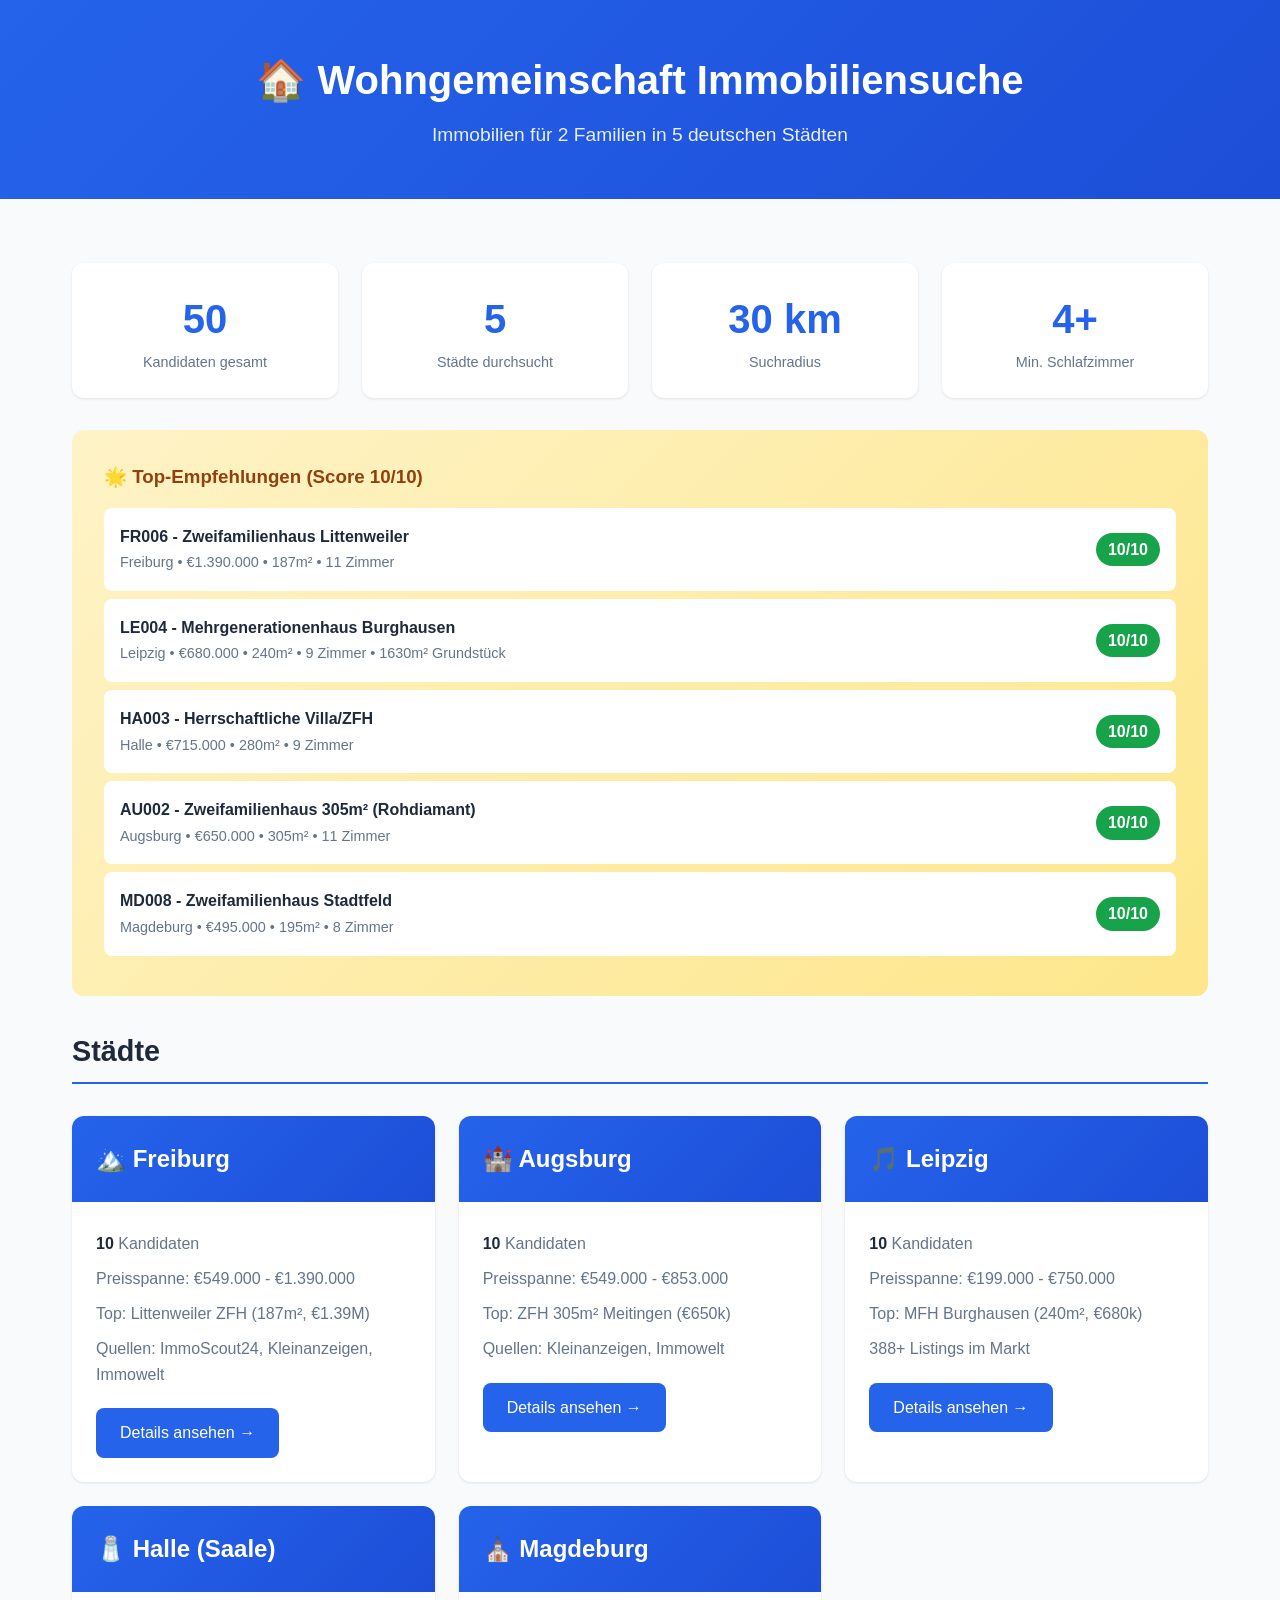
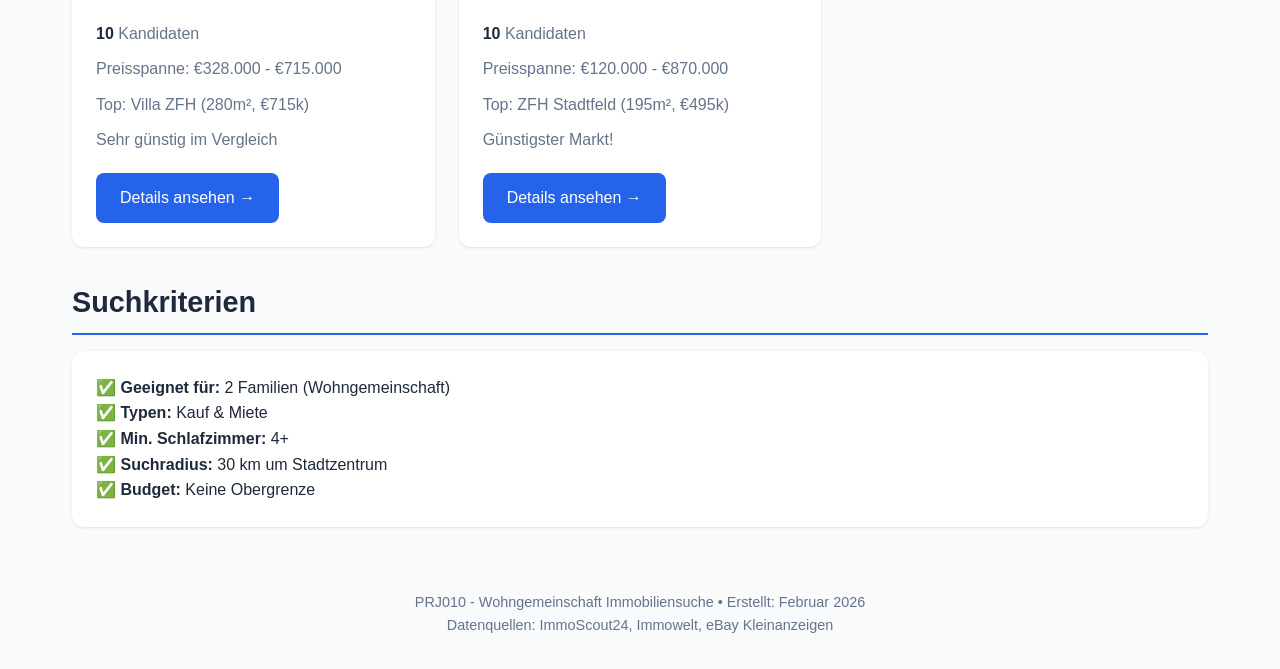
==== docs/index.html @ 456fc6db "Publish site to docs/ for GitHub Pages" ====
<!DOCTYPE html>
<html lang="de">
<head>
    <meta charset="UTF-8">
    <meta name="viewport" content="width=device-width, initial-scale=1.0">
    <title>PRJ010 - Wohngemeinschaft Immobiliensuche</title>
    <style>
        :root {
            --primary: #2563eb;
            --primary-dark: #1d4ed8;
            --success: #16a34a;
            --bg: #f8fafc;
            --card-bg: #ffffff;
            --text: #1e293b;
            --text-muted: #64748b;
            --border: #e2e8f0;
        }
        * { box-sizing: border-box; margin: 0; padding: 0; }
        body {
            font-family: -apple-system, BlinkMacSystemFont, 'Segoe UI', Roboto, sans-serif;
            background: var(--bg);
            color: var(--text);
            line-height: 1.6;
        }
        .container { max-width: 1200px; margin: 0 auto; padding: 2rem; }
        header {
            background: linear-gradient(135deg, var(--primary) 0%, var(--primary-dark) 100%);
            color: white;
            padding: 3rem 2rem;
            text-align: center;
        }
        header h1 { font-size: 2.5rem; margin-bottom: 0.5rem; }
        header p { opacity: 0.9; font-size: 1.2rem; }
        .stats {
            display: grid;
            grid-template-columns: repeat(auto-fit, minmax(200px, 1fr));
            gap: 1.5rem;
            margin: 2rem 0;
        }
        .stat-card {
            background: var(--card-bg);
            padding: 1.5rem;
            border-radius: 12px;
            text-align: center;
            box-shadow: 0 1px 3px rgba(0,0,0,0.1);
        }
        .stat-card .number { font-size: 2.5rem; font-weight: 700; color: var(--primary); }
        .stat-card .label { color: var(--text-muted); font-size: 0.9rem; }
        .cities-grid {
            display: grid;
            grid-template-columns: repeat(auto-fit, minmax(300px, 1fr));
            gap: 1.5rem;
            margin: 2rem 0;
        }
        .city-card {
            background: var(--card-bg);
            border-radius: 12px;
            overflow: hidden;
            box-shadow: 0 1px 3px rgba(0,0,0,0.1);
            transition: transform 0.2s, box-shadow 0.2s;
        }
        .city-card:hover {
            transform: translateY(-4px);
            box-shadow: 0 12px 24px rgba(0,0,0,0.1);
        }
        .city-card-header {
            background: linear-gradient(135deg, var(--primary) 0%, var(--primary-dark) 100%);
            color: white;
            padding: 1.5rem;
        }
        .city-card-header h2 { font-size: 1.5rem; }
        .city-card-body { padding: 1.5rem; }
        .city-card-body ul { list-style: none; margin-bottom: 1rem; }
        .city-card-body li { padding: 0.3rem 0; color: var(--text-muted); }
        .city-card-body li strong { color: var(--text); }
        .btn {
            display: inline-block;
            background: var(--primary);
            color: white;
            padding: 0.75rem 1.5rem;
            border-radius: 8px;
            text-decoration: none;
            font-weight: 500;
            transition: background 0.2s;
        }
        .btn:hover { background: var(--primary-dark); }
        .btn-outline {
            background: transparent;
            border: 2px solid var(--primary);
            color: var(--primary);
        }
        .btn-outline:hover { background: var(--primary); color: white; }
        .section-title {
            font-size: 1.8rem;
            margin: 2rem 0 1rem;
            padding-bottom: 0.5rem;
            border-bottom: 2px solid var(--primary);
        }
        .top-picks {
            background: linear-gradient(135deg, #fef3c7 0%, #fde68a 100%);
            border-radius: 12px;
            padding: 2rem;
            margin: 2rem 0;
        }
        .top-picks h3 { color: #92400e; margin-bottom: 1rem; }
        .pick-item {
            background: white;
            border-radius: 8px;
            padding: 1rem;
            margin-bottom: 0.5rem;
            display: flex;
            justify-content: space-between;
            align-items: center;
        }
        .pick-item .city { color: var(--text-muted); font-size: 0.9rem; }
        .pick-item .score { 
            background: var(--success);
            color: white;
            padding: 0.25rem 0.75rem;
            border-radius: 999px;
            font-weight: 600;
        }
        footer {
            text-align: center;
            padding: 2rem;
            color: var(--text-muted);
            font-size: 0.9rem;
        }
        @media (max-width: 640px) {
            header h1 { font-size: 1.8rem; }
            .container { padding: 1rem; }
        }
    </style>
</head>
<body>
    <header>
        <h1>🏠 Wohngemeinschaft Immobiliensuche</h1>
        <p>Immobilien für 2 Familien in 5 deutschen Städten</p>
    </header>

    <div class="container">
        <div class="stats">
            <div class="stat-card">
                <div class="number">50</div>
                <div class="label">Kandidaten gesamt</div>
            </div>
            <div class="stat-card">
                <div class="number">5</div>
                <div class="label">Städte durchsucht</div>
            </div>
            <div class="stat-card">
                <div class="number">30 km</div>
                <div class="label">Suchradius</div>
            </div>
            <div class="stat-card">
                <div class="number">4+</div>
                <div class="label">Min. Schlafzimmer</div>
            </div>
        </div>

        <div class="top-picks">
            <h3>🌟 Top-Empfehlungen (Score 10/10)</h3>
            <div class="pick-item">
                <div>
                    <strong>FR006 - Zweifamilienhaus Littenweiler</strong><br>
                    <span class="city">Freiburg • €1.390.000 • 187m² • 11 Zimmer</span>
                </div>
                <span class="score">10/10</span>
            </div>
            <div class="pick-item">
                <div>
                    <strong>LE004 - Mehrgenerationenhaus Burghausen</strong><br>
                    <span class="city">Leipzig • €680.000 • 240m² • 9 Zimmer • 1630m² Grundstück</span>
                </div>
                <span class="score">10/10</span>
            </div>
            <div class="pick-item">
                <div>
                    <strong>HA003 - Herrschaftliche Villa/ZFH</strong><br>
                    <span class="city">Halle • €715.000 • 280m² • 9 Zimmer</span>
                </div>
                <span class="score">10/10</span>
            </div>
            <div class="pick-item">
                <div>
                    <strong>AU002 - Zweifamilienhaus 305m² (Rohdiamant)</strong><br>
                    <span class="city">Augsburg • €650.000 • 305m² • 11 Zimmer</span>
                </div>
                <span class="score">10/10</span>
            </div>
            <div class="pick-item">
                <div>
                    <strong>MD008 - Zweifamilienhaus Stadtfeld</strong><br>
                    <span class="city">Magdeburg • €495.000 • 195m² • 8 Zimmer</span>
                </div>
                <span class="score">10/10</span>
            </div>
        </div>

        <h2 class="section-title">Städte</h2>
        <div class="cities-grid">
            <div class="city-card">
                <div class="city-card-header">
                    <h2>🏔️ Freiburg</h2>
                </div>
                <div class="city-card-body">
                    <ul>
                        <li><strong>10</strong> Kandidaten</li>
                        <li>Preisspanne: €549.000 - €1.390.000</li>
                        <li>Top: Littenweiler ZFH (187m², €1.39M)</li>
                        <li>Quellen: ImmoScout24, Kleinanzeigen, Immowelt</li>
                    </ul>
                    <a href="freiburg.html" class="btn">Details ansehen →</a>
                </div>
            </div>

            <div class="city-card">
                <div class="city-card-header">
                    <h2>🏰 Augsburg</h2>
                </div>
                <div class="city-card-body">
                    <ul>
                        <li><strong>10</strong> Kandidaten</li>
                        <li>Preisspanne: €549.000 - €853.000</li>
                        <li>Top: ZFH 305m² Meitingen (€650k)</li>
                        <li>Quellen: Kleinanzeigen, Immowelt</li>
                    </ul>
                    <a href="augsburg.html" class="btn">Details ansehen →</a>
                </div>
            </div>

            <div class="city-card">
                <div class="city-card-header">
                    <h2>🎵 Leipzig</h2>
                </div>
                <div class="city-card-body">
                    <ul>
                        <li><strong>10</strong> Kandidaten</li>
                        <li>Preisspanne: €199.000 - €750.000</li>
                        <li>Top: MFH Burghausen (240m², €680k)</li>
                        <li>388+ Listings im Markt</li>
                    </ul>
                    <a href="leipzig.html" class="btn">Details ansehen →</a>
                </div>
            </div>

            <div class="city-card">
                <div class="city-card-header">
                    <h2>🧂 Halle (Saale)</h2>
                </div>
                <div class="city-card-body">
                    <ul>
                        <li><strong>10</strong> Kandidaten</li>
                        <li>Preisspanne: €328.000 - €715.000</li>
                        <li>Top: Villa ZFH (280m², €715k)</li>
                        <li>Sehr günstig im Vergleich</li>
                    </ul>
                    <a href="halle.html" class="btn">Details ansehen →</a>
                </div>
            </div>

            <div class="city-card">
                <div class="city-card-header">
                    <h2>⛪ Magdeburg</h2>
                </div>
                <div class="city-card-body">
                    <ul>
                        <li><strong>10</strong> Kandidaten</li>
                        <li>Preisspanne: €120.000 - €870.000</li>
                        <li>Top: ZFH Stadtfeld (195m², €495k)</li>
                        <li>Günstigster Markt!</li>
                    </ul>
                    <a href="magdeburg.html" class="btn">Details ansehen →</a>
                </div>
            </div>
        </div>

        <h2 class="section-title">Suchkriterien</h2>
        <div class="stat-card" style="text-align: left;">
            <ul style="list-style: none;">
                <li>✅ <strong>Geeignet für:</strong> 2 Familien (Wohngemeinschaft)</li>
                <li>✅ <strong>Typen:</strong> Kauf & Miete</li>
                <li>✅ <strong>Min. Schlafzimmer:</strong> 4+</li>
                <li>✅ <strong>Suchradius:</strong> 30 km um Stadtzentrum</li>
                <li>✅ <strong>Budget:</strong> Keine Obergrenze</li>
            </ul>
        </div>
    </div>

    <footer>
        <p>PRJ010 - Wohngemeinschaft Immobiliensuche • Erstellt: Februar 2026</p>
        <p>Datenquellen: ImmoScout24, Immowelt, eBay Kleinanzeigen</p>
    </footer>
</body>
</html>
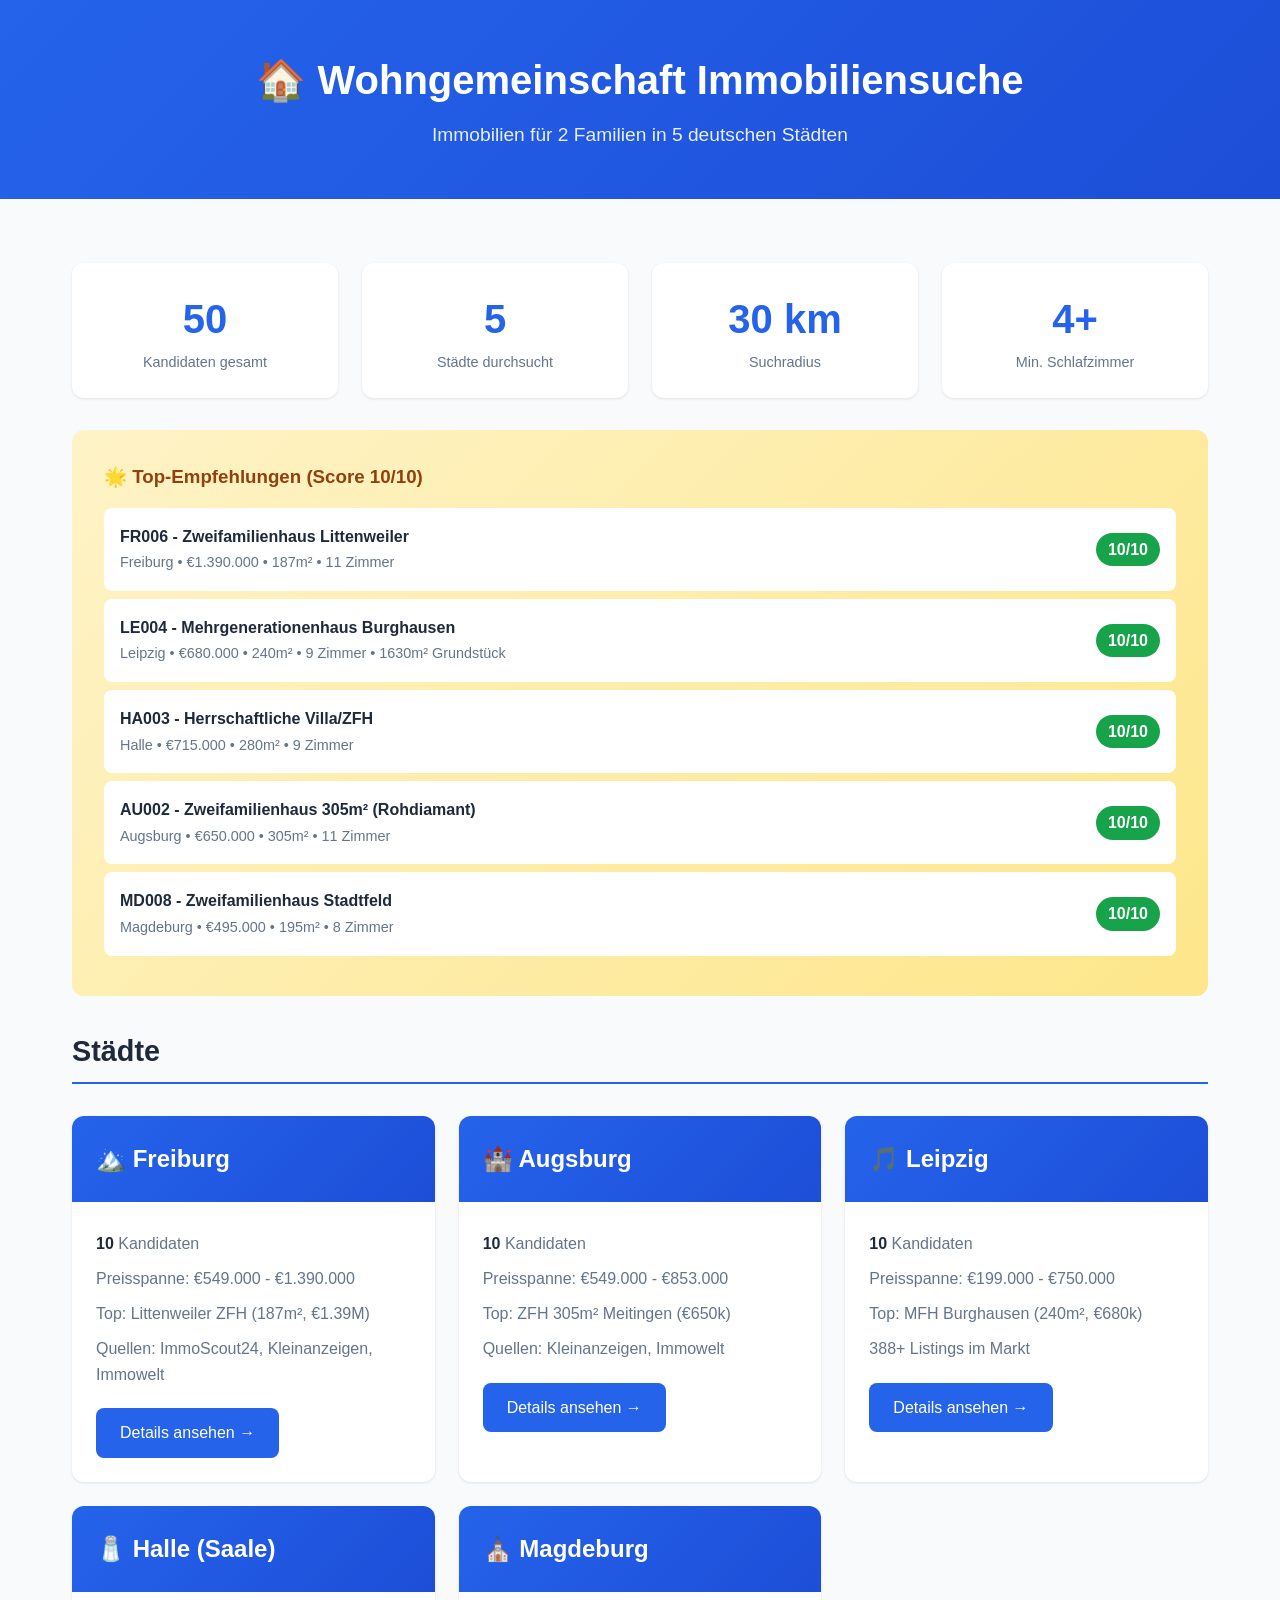
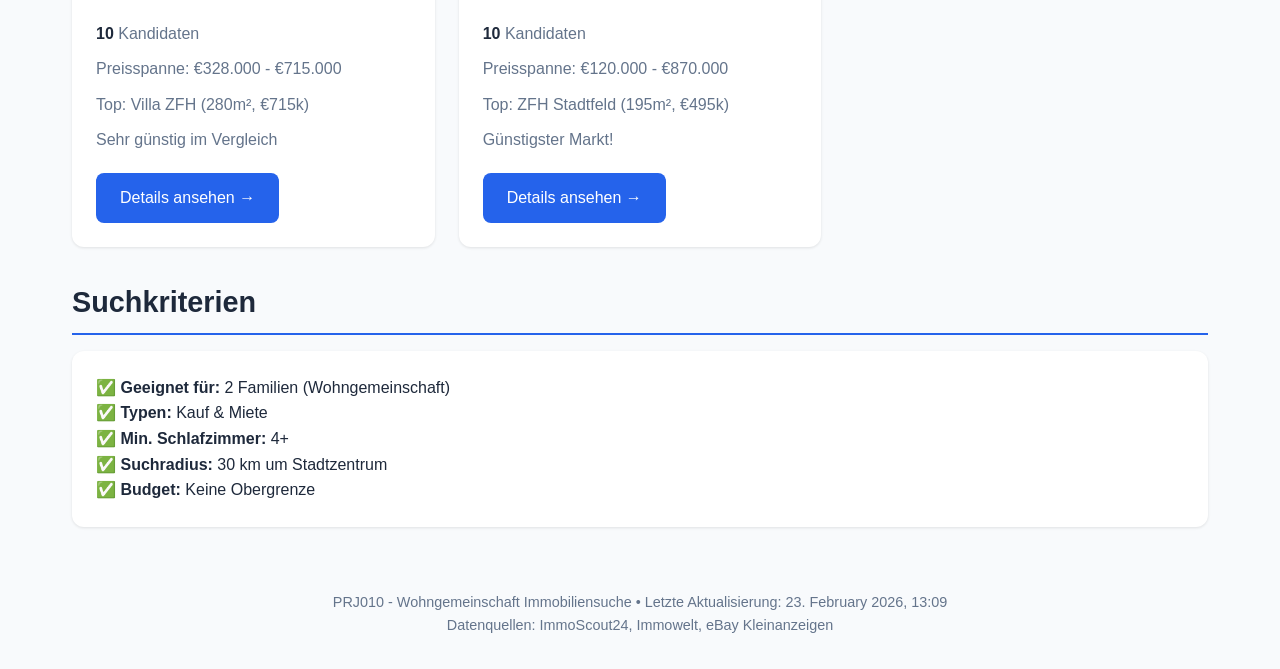
==== commit 823ea063: "🤖 Automated property search system - Complete implementation Features: - Automated scraper with mult" ====
--- a/docs/index.html
+++ b/docs/index.html
@@ -288,8 +288,12 @@
     </div>
 
     <footer>
-        <p>PRJ010 - Wohngemeinschaft Immobiliensuche • Erstellt: Februar 2026</p>
+        <p>PRJ010 - Wohngemeinschaft Immobiliensuche • Letzte Aktualisierung: <span id="lastUpdate">wird geladen...</span></p>
         <p>Datenquellen: ImmoScout24, Immowelt, eBay Kleinanzeigen</p>
+        <script>
+            // Update timestamp - will be enhanced by update_html_v3.py
+            document.getElementById('lastUpdate').textContent = '23. February 2026, 13:09';
+        </script>
     </footer>
 </body>
 </html>
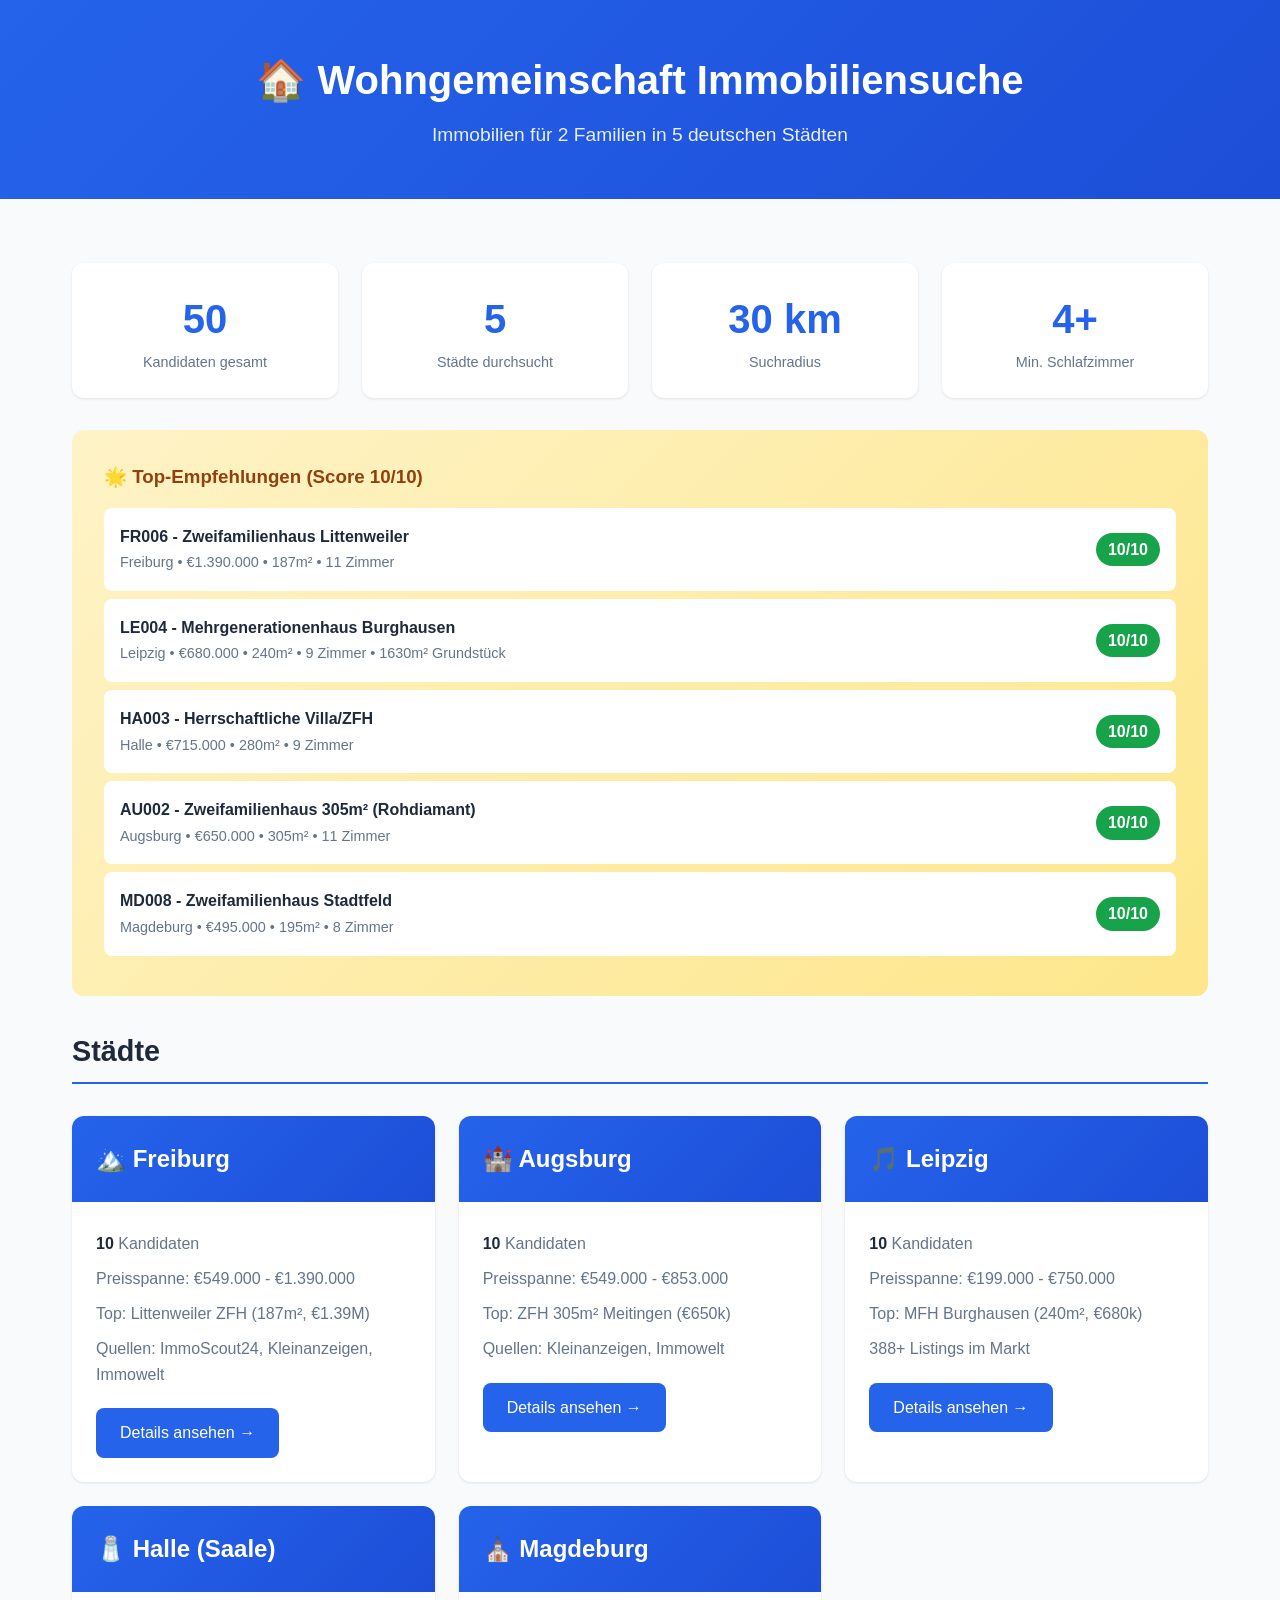
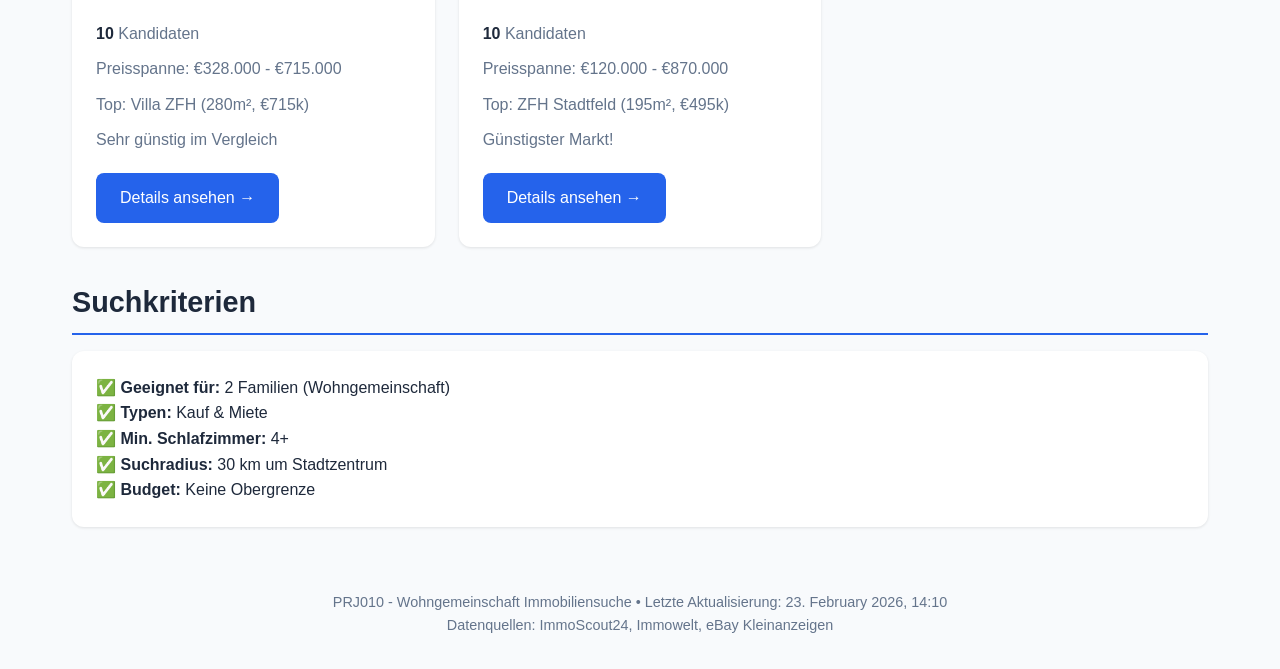
==== commit 919cd124: "fix: correct URL extraction for listing detail pages - Fixed kleinanzeigen.py, immowelt.py, immoscou" ====
--- a/docs/index.html
+++ b/docs/index.html
@@ -292,7 +292,7 @@
         <p>Datenquellen: ImmoScout24, Immowelt, eBay Kleinanzeigen</p>
         <script>
             // Update timestamp - will be enhanced by update_html_v3.py
-            document.getElementById('lastUpdate').textContent = '23. February 2026, 13:09';
+            document.getElementById('lastUpdate').textContent = '23. February 2026, 14:10';
         </script>
     </footer>
 </body>
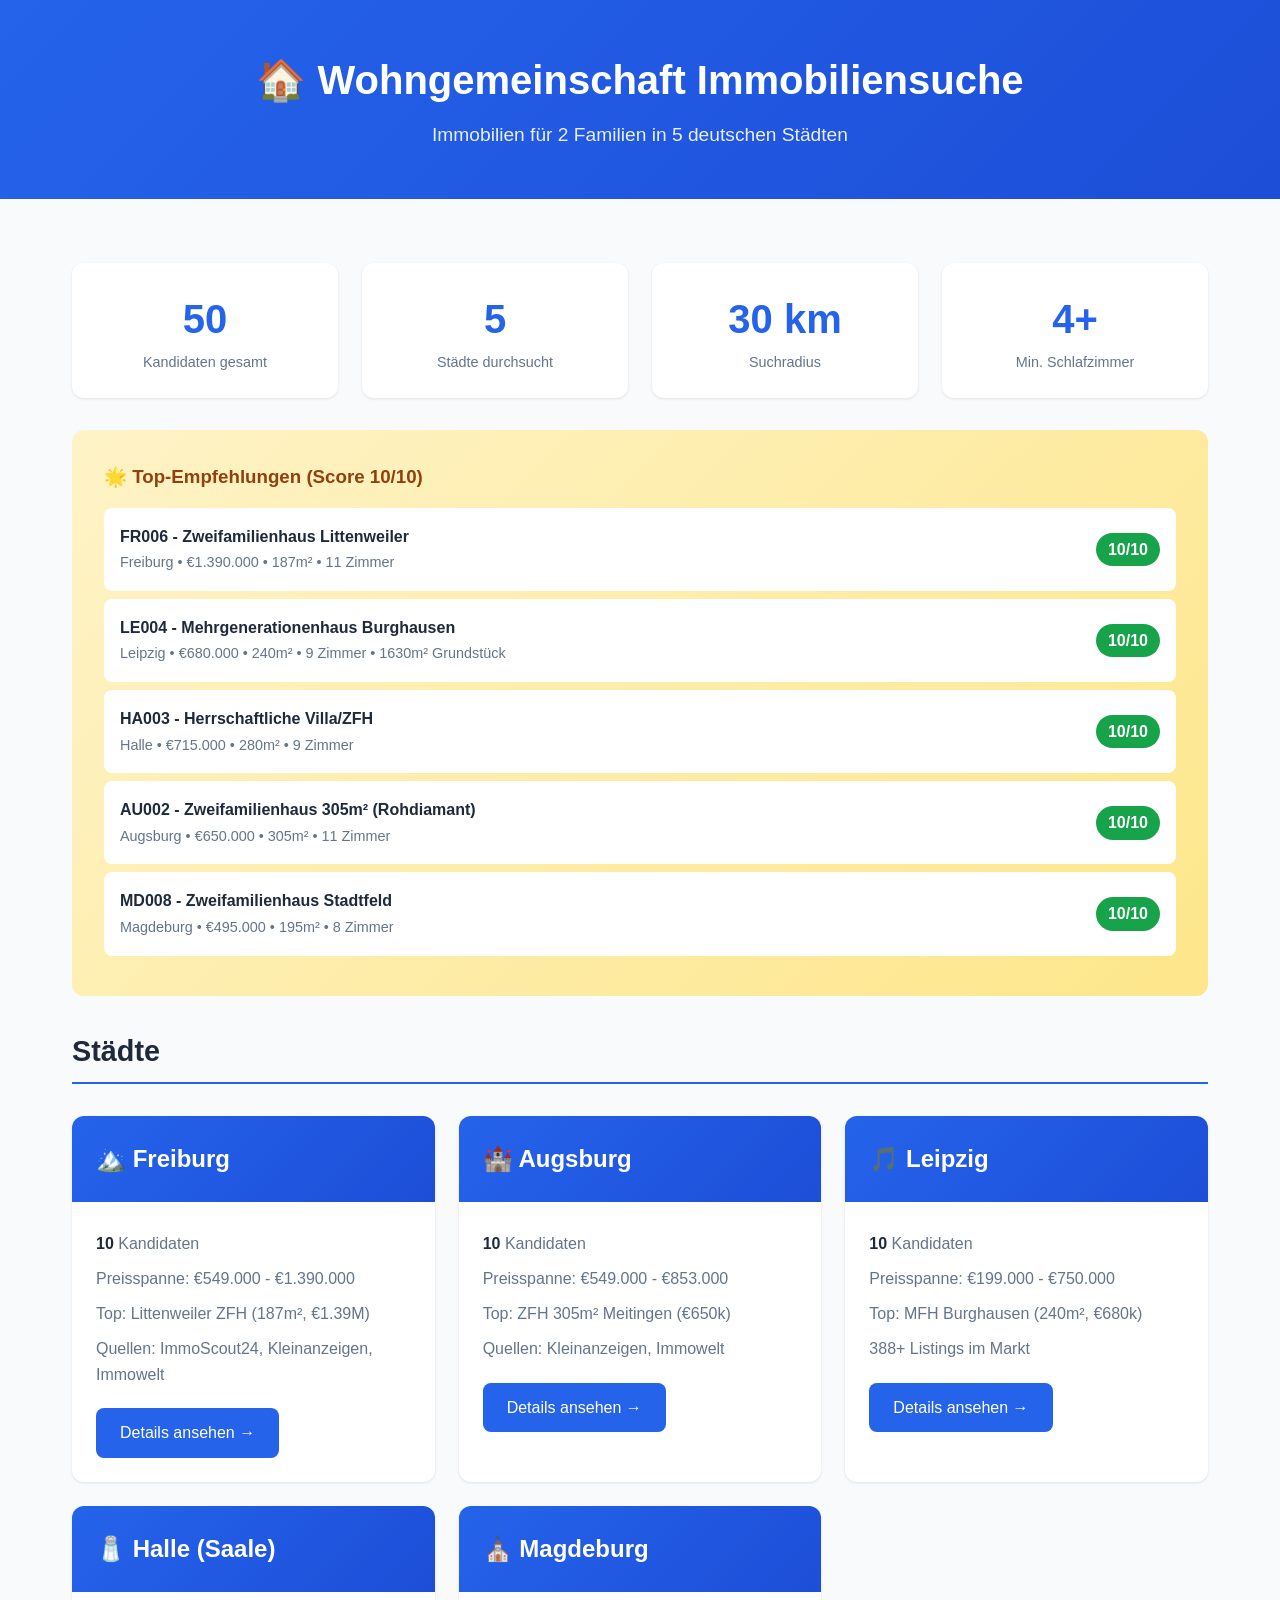
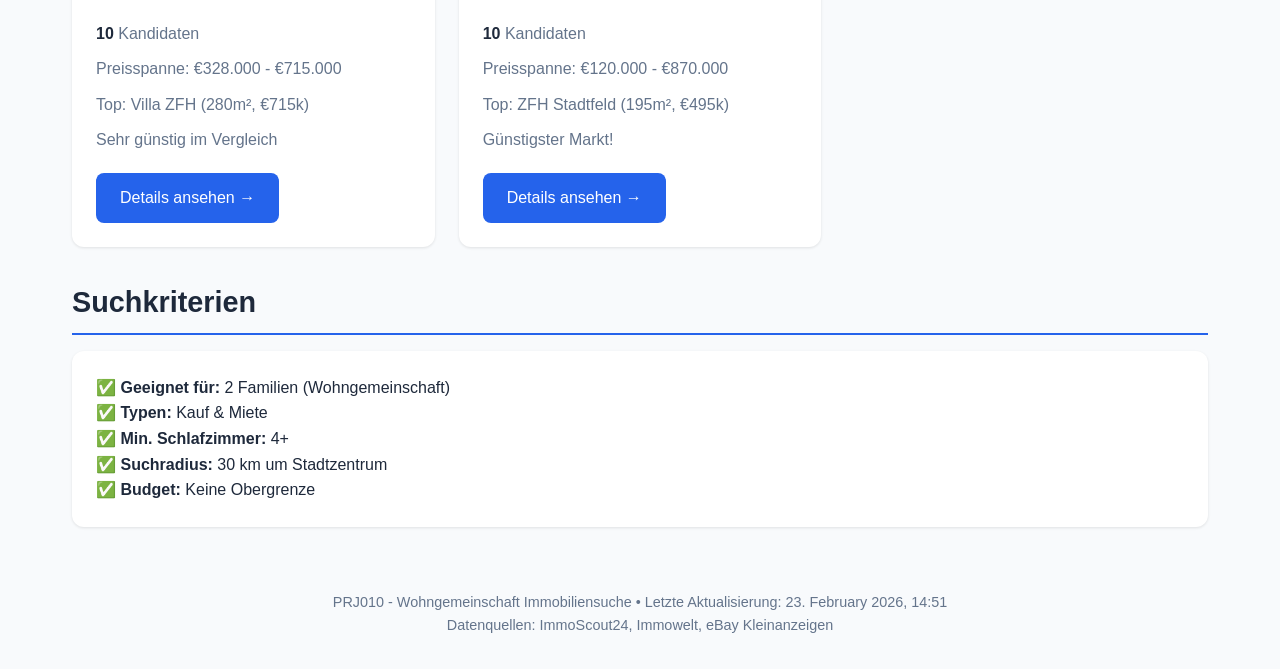
==== commit d4f1d031: "fix: URL extraction, expand to 30 listings/city, longer descriptions - Fixed URL extraction in sourc" ====
--- a/docs/index.html
+++ b/docs/index.html
@@ -292,7 +292,7 @@
         <p>Datenquellen: ImmoScout24, Immowelt, eBay Kleinanzeigen</p>
         <script>
             // Update timestamp - will be enhanced by update_html_v3.py
-            document.getElementById('lastUpdate').textContent = '23. February 2026, 14:10';
+            document.getElementById('lastUpdate').textContent = '23. February 2026, 14:51';
         </script>
     </footer>
 </body>
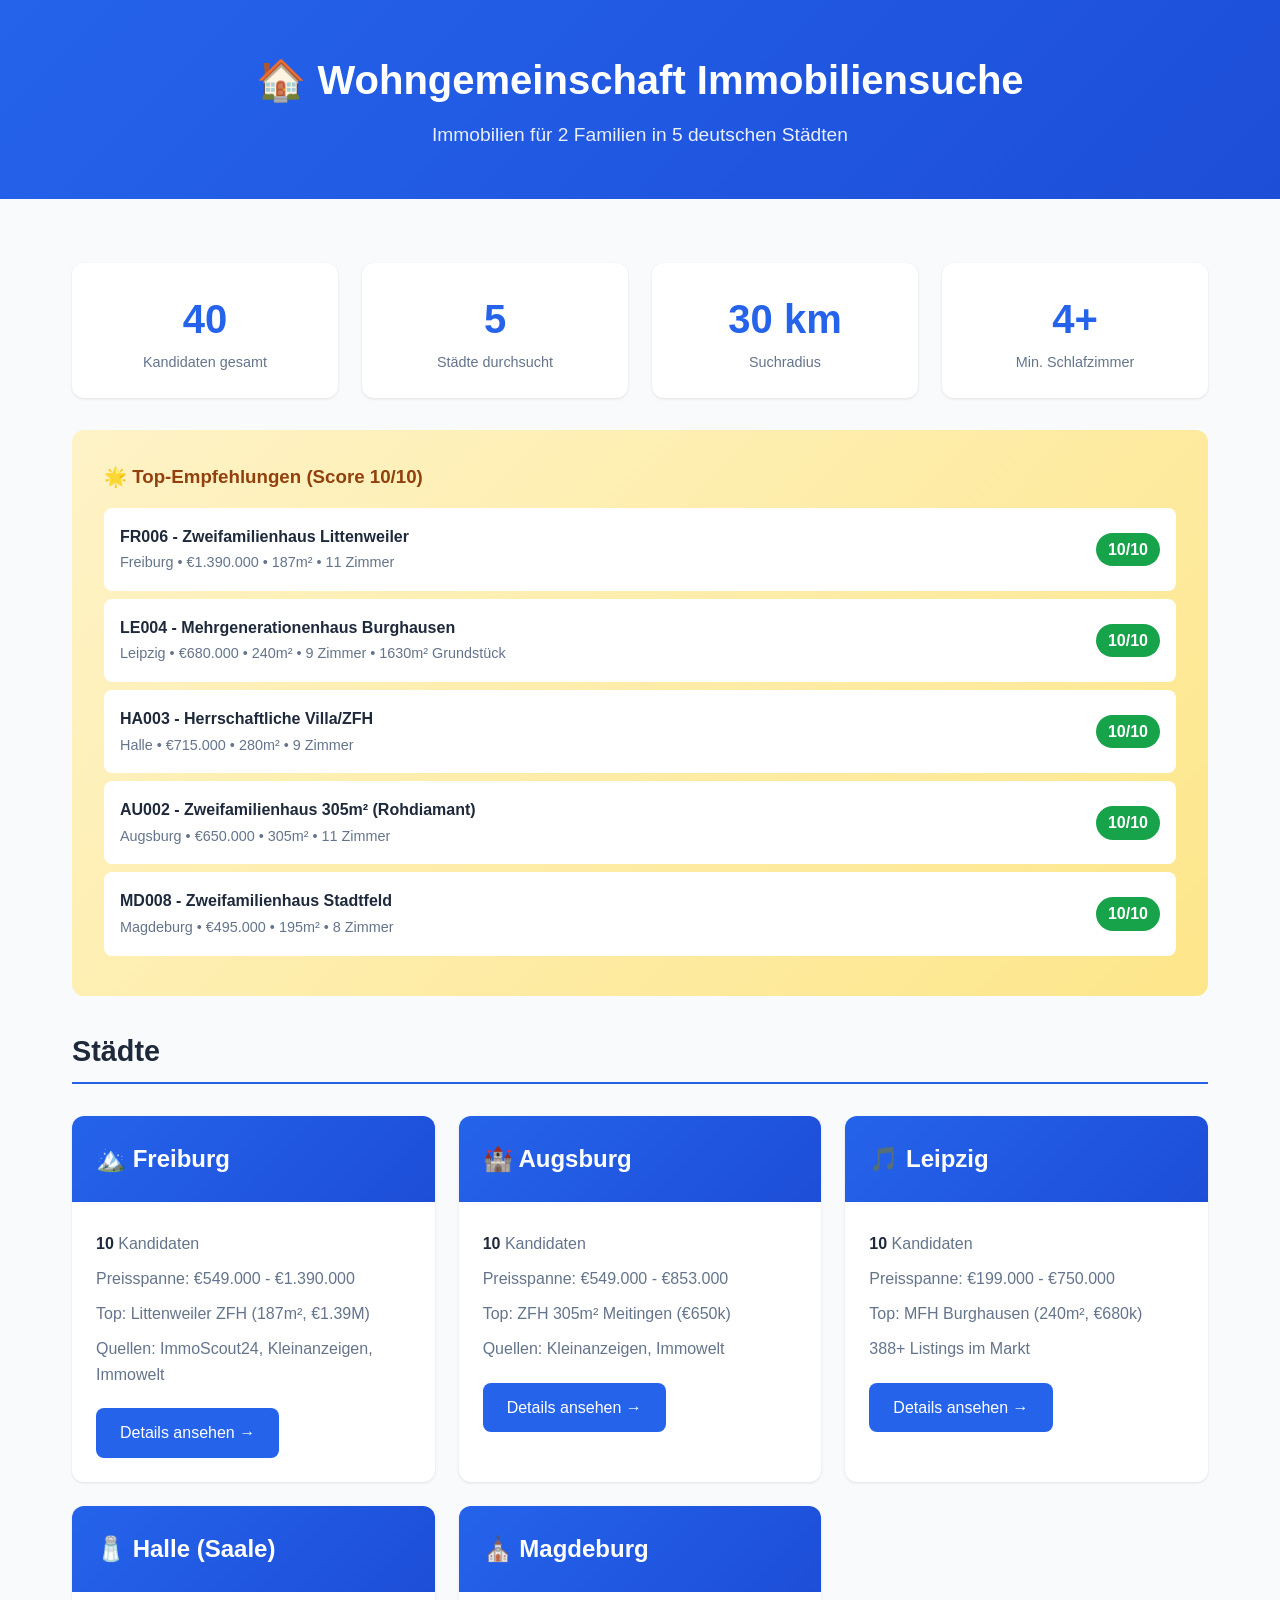
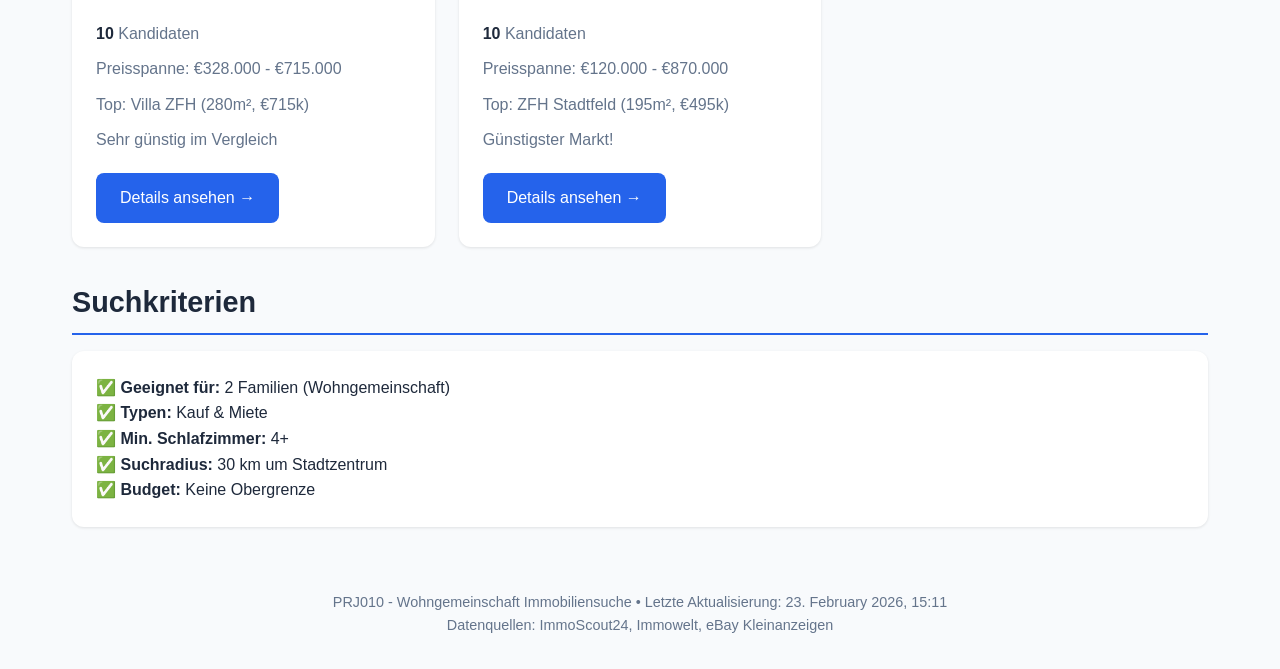
==== commit 19e129c7: "feat: implement critical fixes for URL validation and deduplication - Add strict URL validation for " ====
--- a/docs/index.html
+++ b/docs/index.html
@@ -141,7 +141,7 @@
     <div class="container">
         <div class="stats">
             <div class="stat-card">
-                <div class="number">50</div>
+                <div class="number">40</div>
                 <div class="label">Kandidaten gesamt</div>
             </div>
             <div class="stat-card">
@@ -292,7 +292,7 @@
         <p>Datenquellen: ImmoScout24, Immowelt, eBay Kleinanzeigen</p>
         <script>
             // Update timestamp - will be enhanced by update_html_v3.py
-            document.getElementById('lastUpdate').textContent = '23. February 2026, 14:51';
+            document.getElementById('lastUpdate').textContent = '23. February 2026, 15:11';
         </script>
     </footer>
 </body>
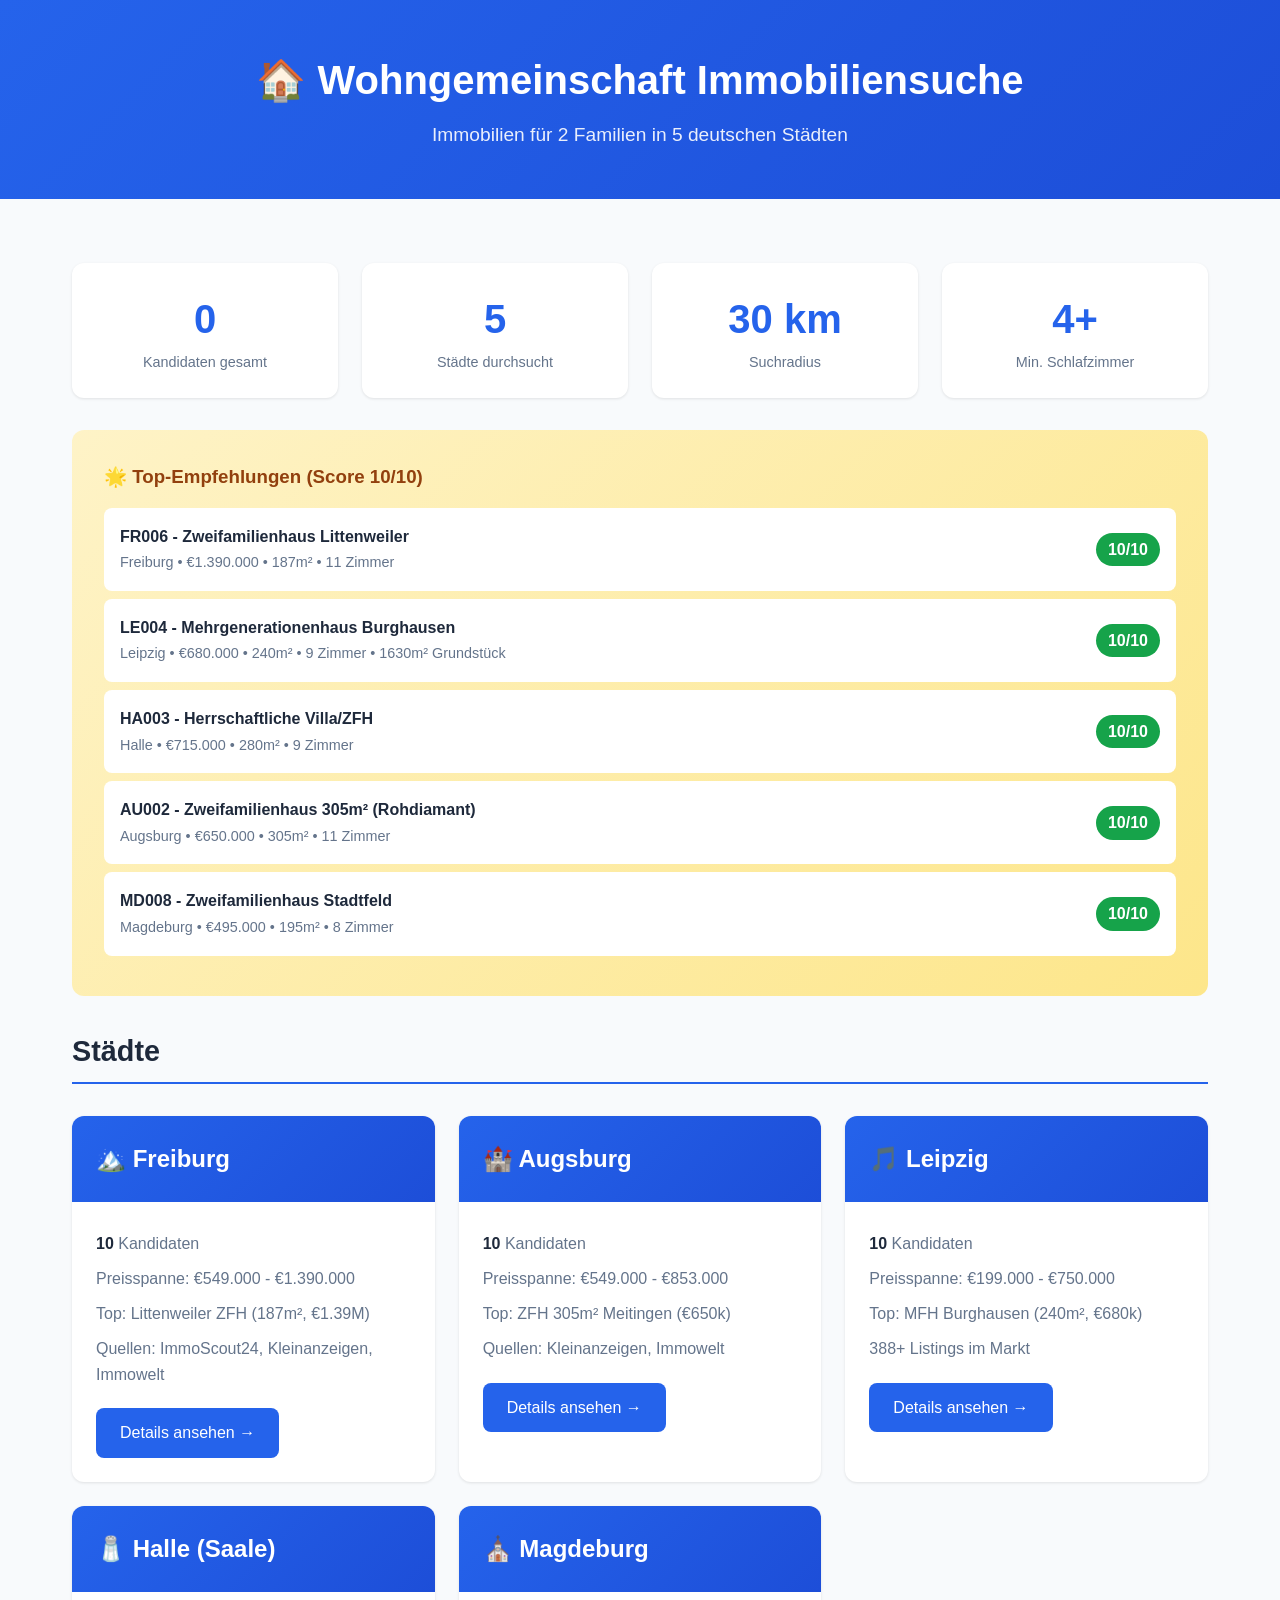
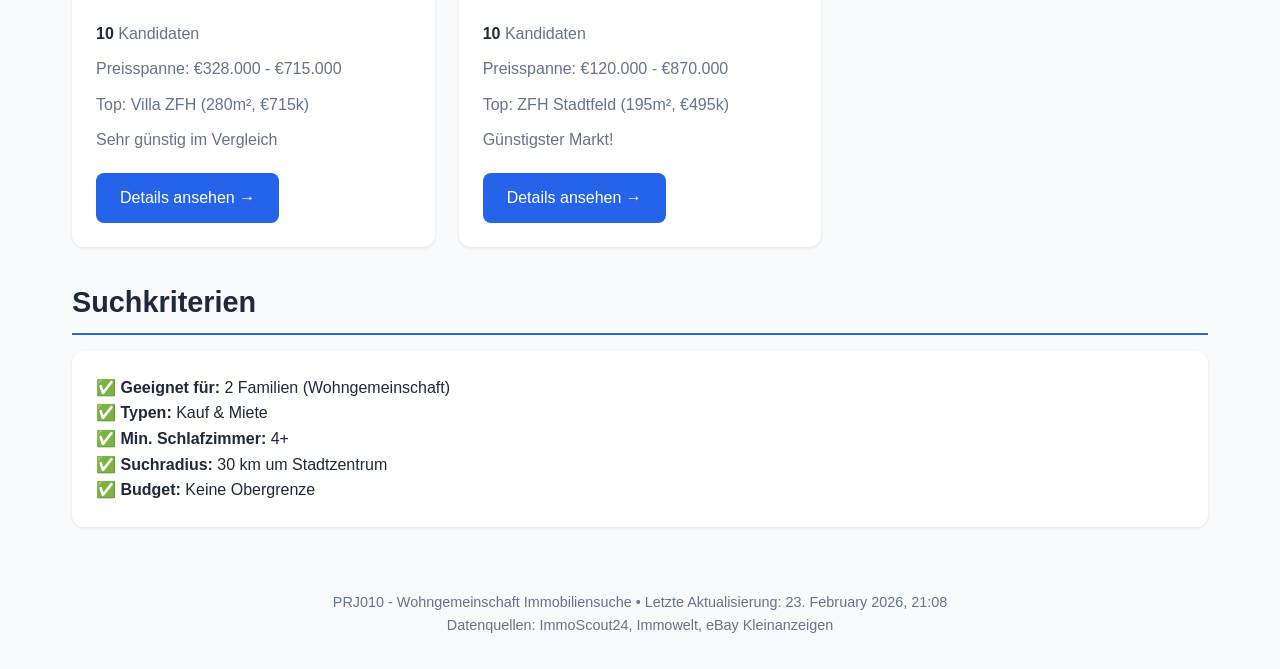
==== commit 987d8daa: "fix: correct URL extraction from search results, improve property filtering - Fixed URL extraction t" ====
--- a/docs/index.html
+++ b/docs/index.html
@@ -141,7 +141,7 @@
     <div class="container">
         <div class="stats">
             <div class="stat-card">
-                <div class="number">40</div>
+                <div class="number">0</div>
                 <div class="label">Kandidaten gesamt</div>
             </div>
             <div class="stat-card">
@@ -292,7 +292,7 @@
         <p>Datenquellen: ImmoScout24, Immowelt, eBay Kleinanzeigen</p>
         <script>
             // Update timestamp - will be enhanced by update_html_v3.py
-            document.getElementById('lastUpdate').textContent = '23. February 2026, 15:11';
+            document.getElementById('lastUpdate').textContent = '23. February 2026, 21:08';
         </script>
     </footer>
 </body>
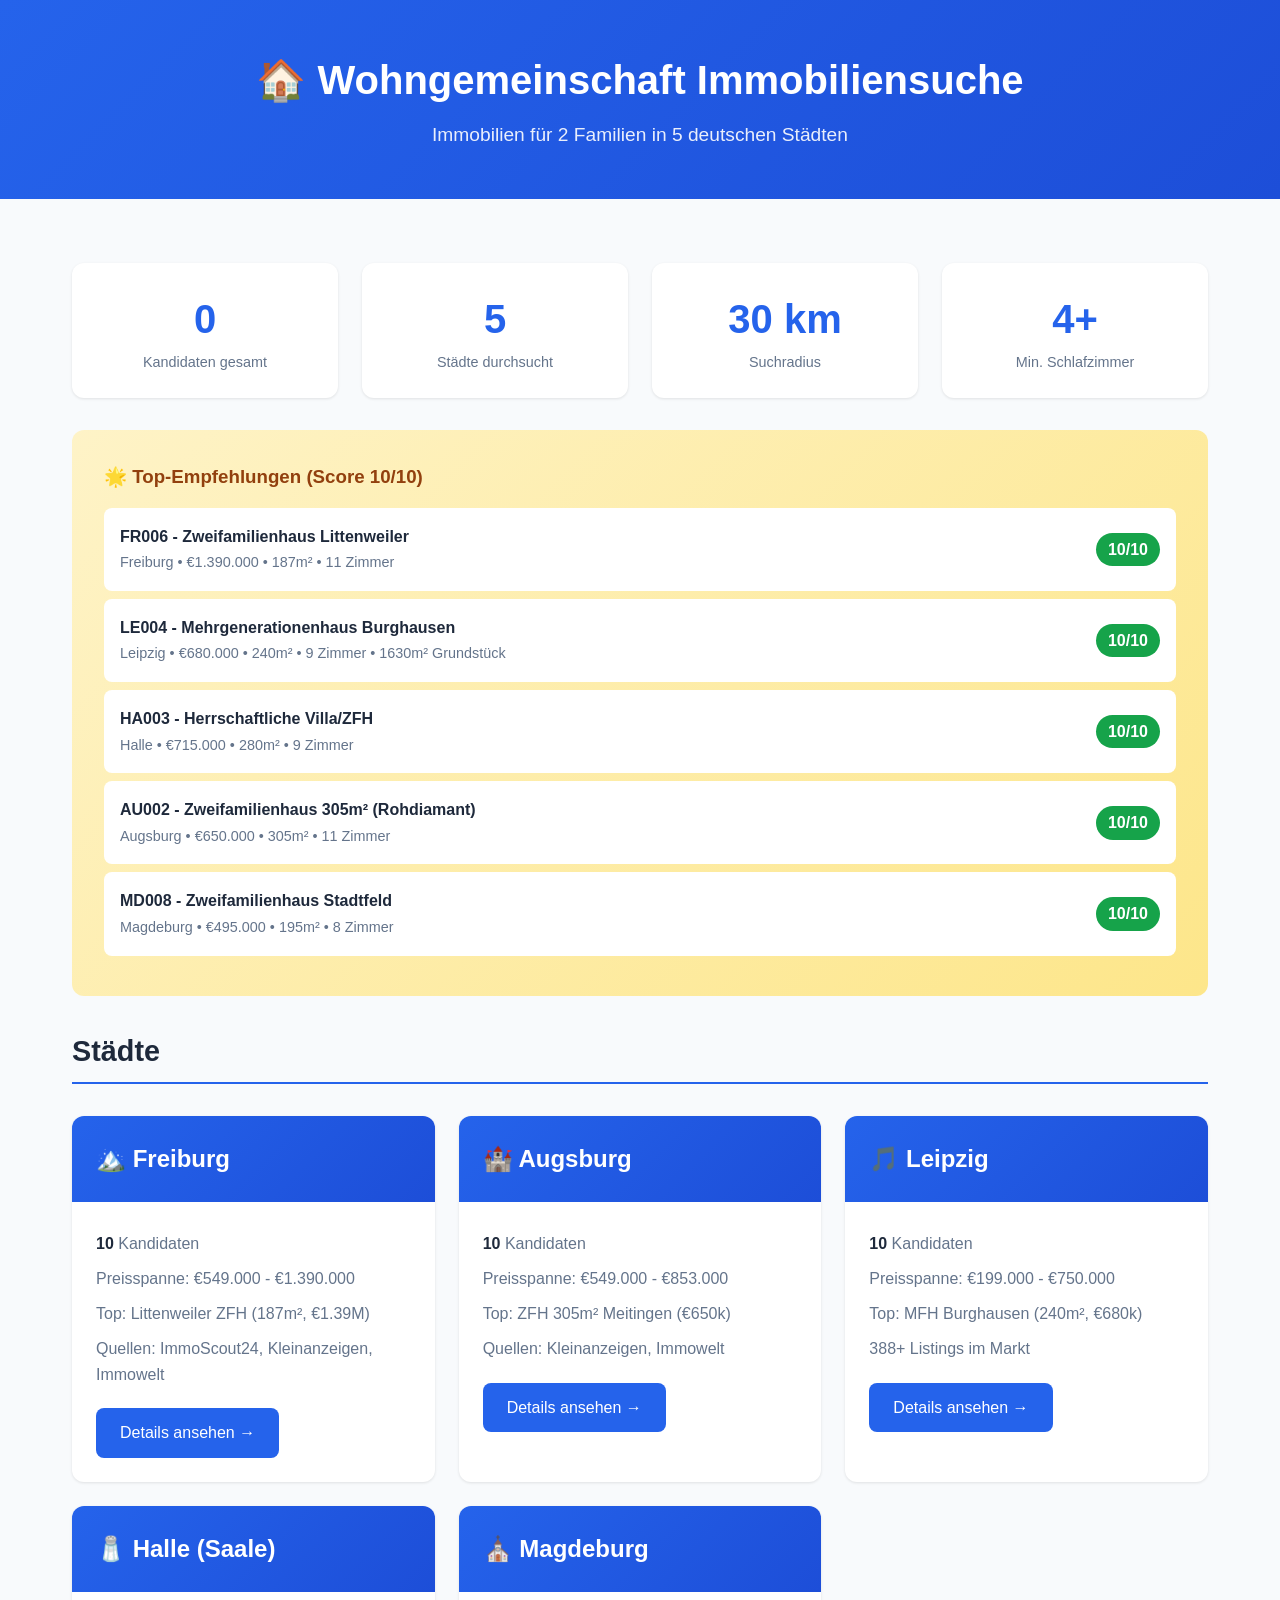
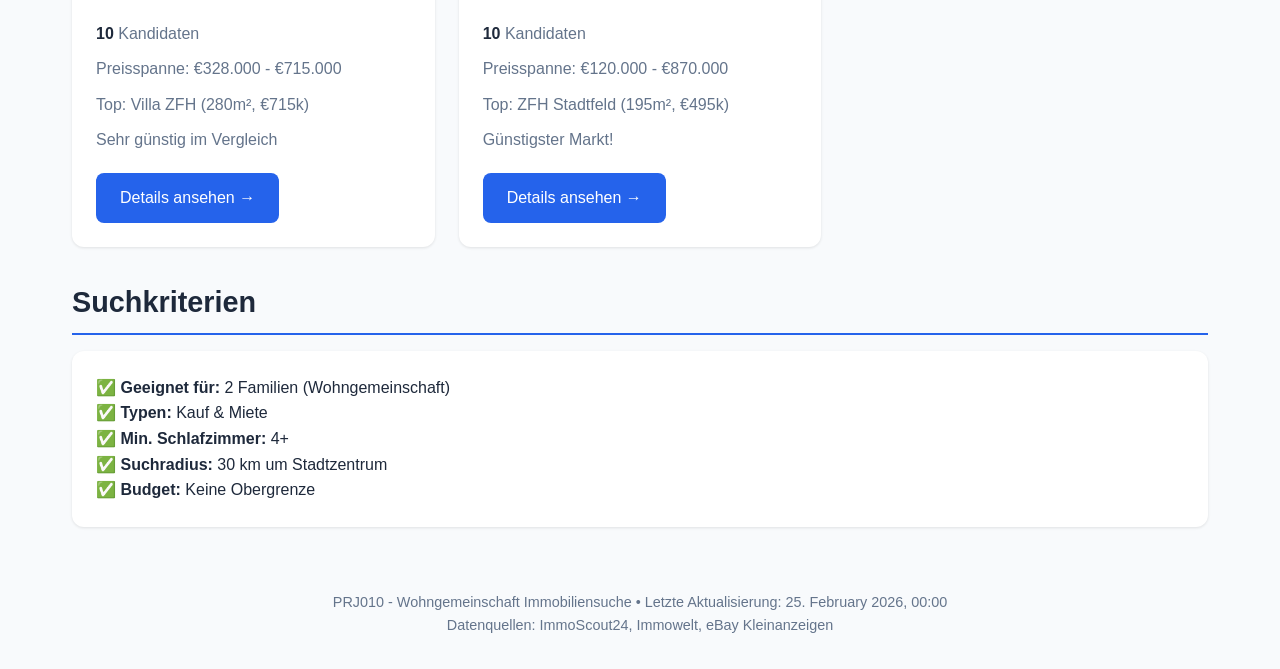
==== commit 79f9f134: "🏠 Auto-update: 2026-02-25 | 0 files changed" ====
--- a/docs/index.html
+++ b/docs/index.html
@@ -292,7 +292,7 @@
         <p>Datenquellen: ImmoScout24, Immowelt, eBay Kleinanzeigen</p>
         <script>
             // Update timestamp - will be enhanced by update_html_v3.py
-            document.getElementById('lastUpdate').textContent = '23. February 2026, 21:08';
+            document.getElementById('lastUpdate').textContent = '25. February 2026, 00:00';
         </script>
     </footer>
 </body>
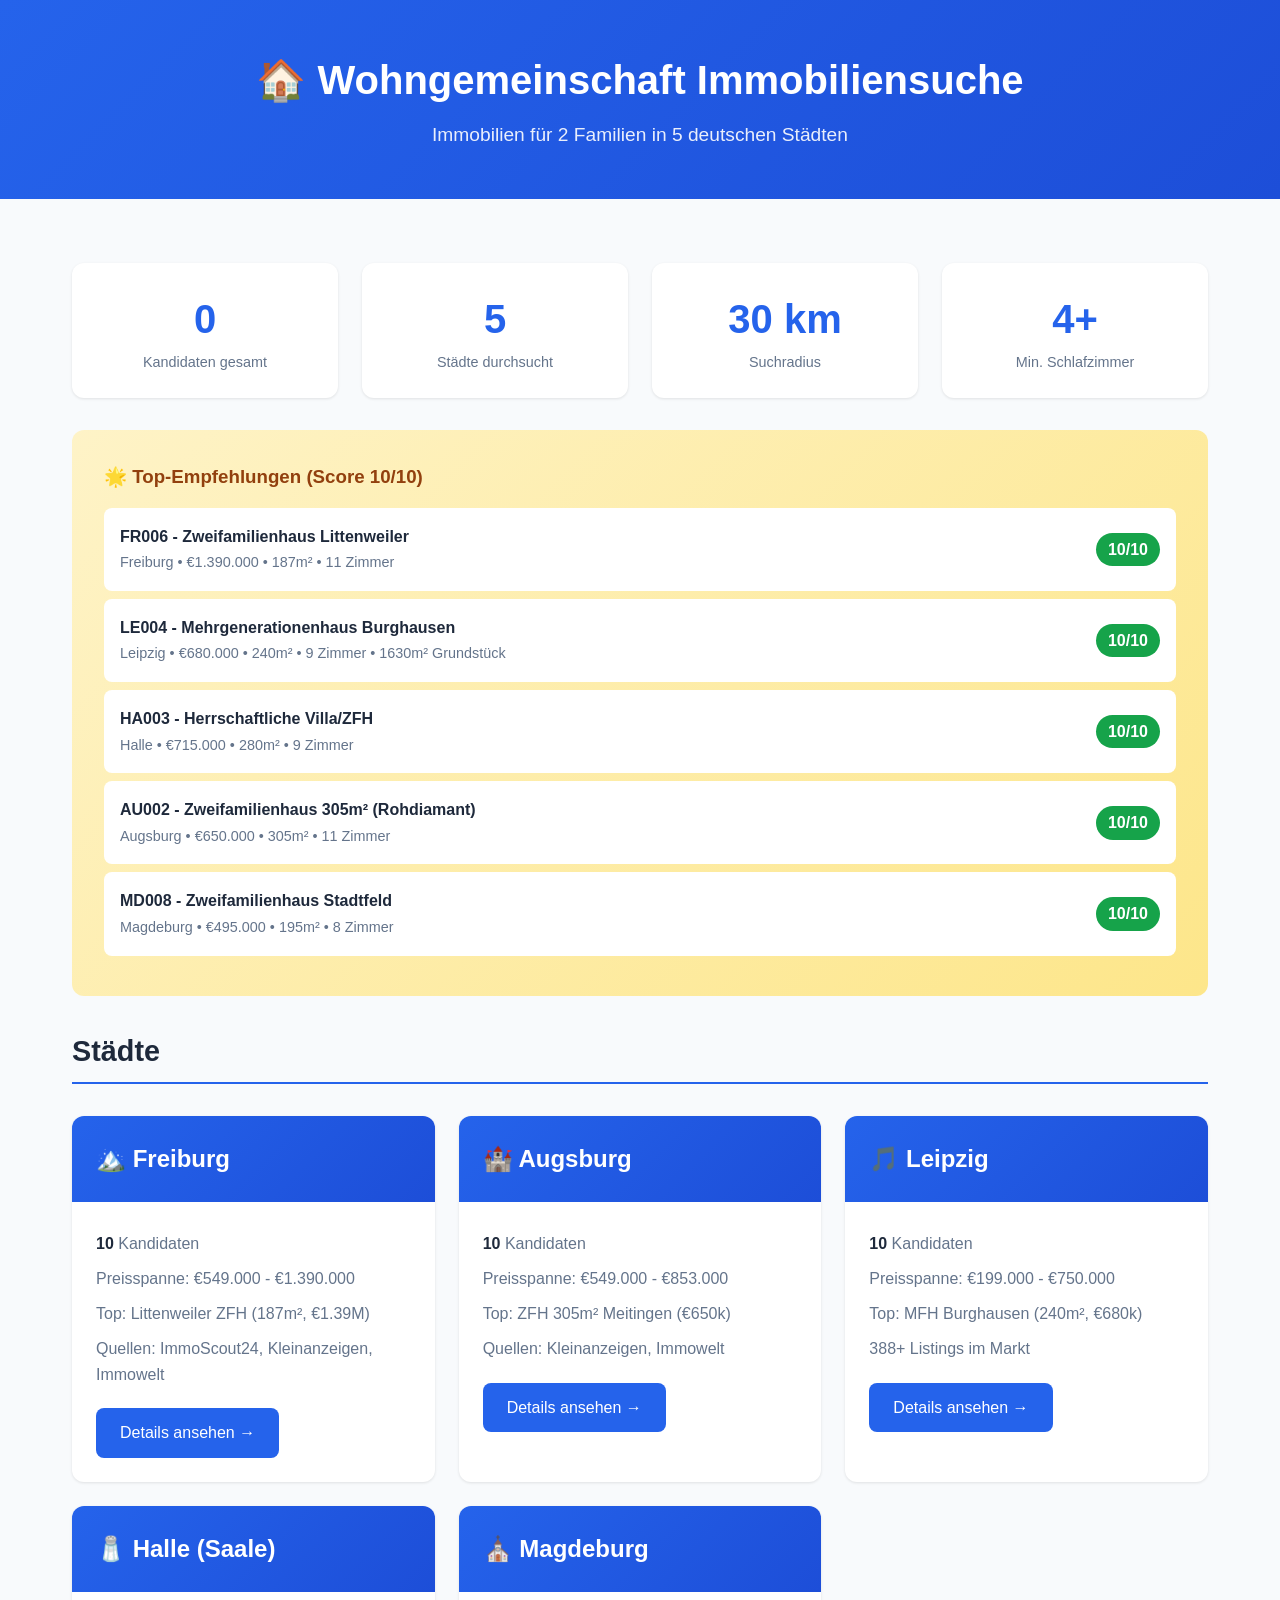
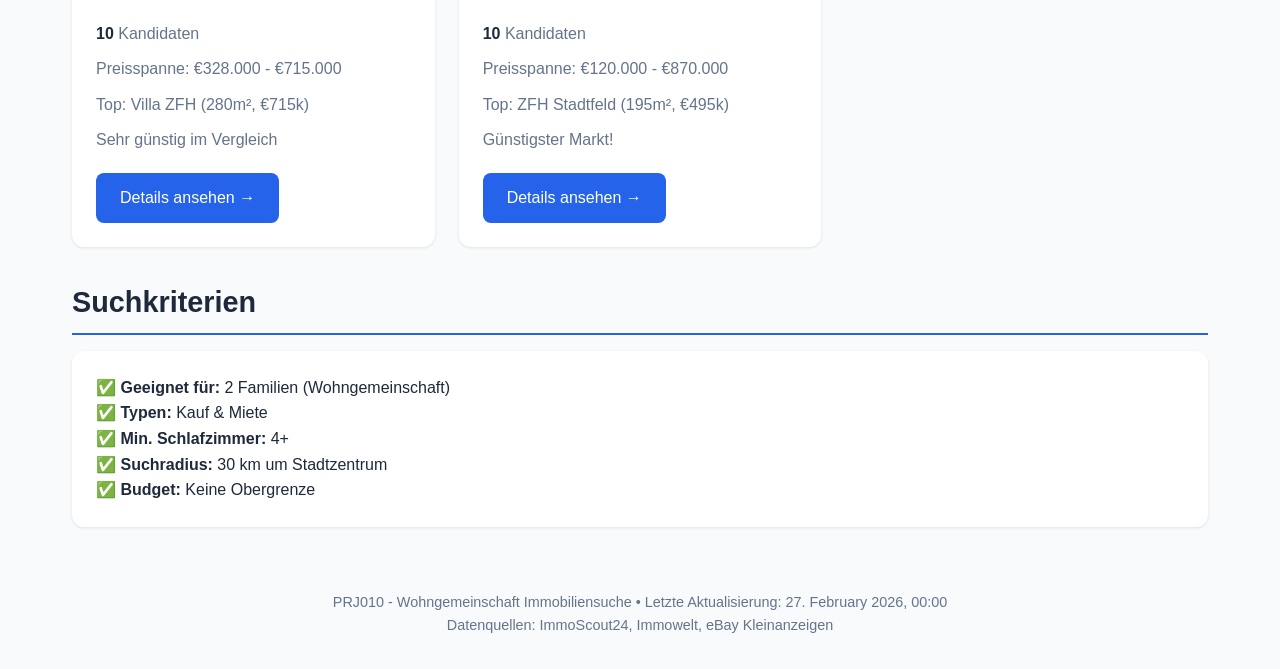
==== commit 7838c230: "🏠 Auto-update: 2026-02-27 | 0 files changed" ====
--- a/docs/index.html
+++ b/docs/index.html
@@ -292,7 +292,7 @@
         <p>Datenquellen: ImmoScout24, Immowelt, eBay Kleinanzeigen</p>
         <script>
             // Update timestamp - will be enhanced by update_html_v3.py
-            document.getElementById('lastUpdate').textContent = '25. February 2026, 00:00';
+            document.getElementById('lastUpdate').textContent = '27. February 2026, 00:00';
         </script>
     </footer>
 </body>
